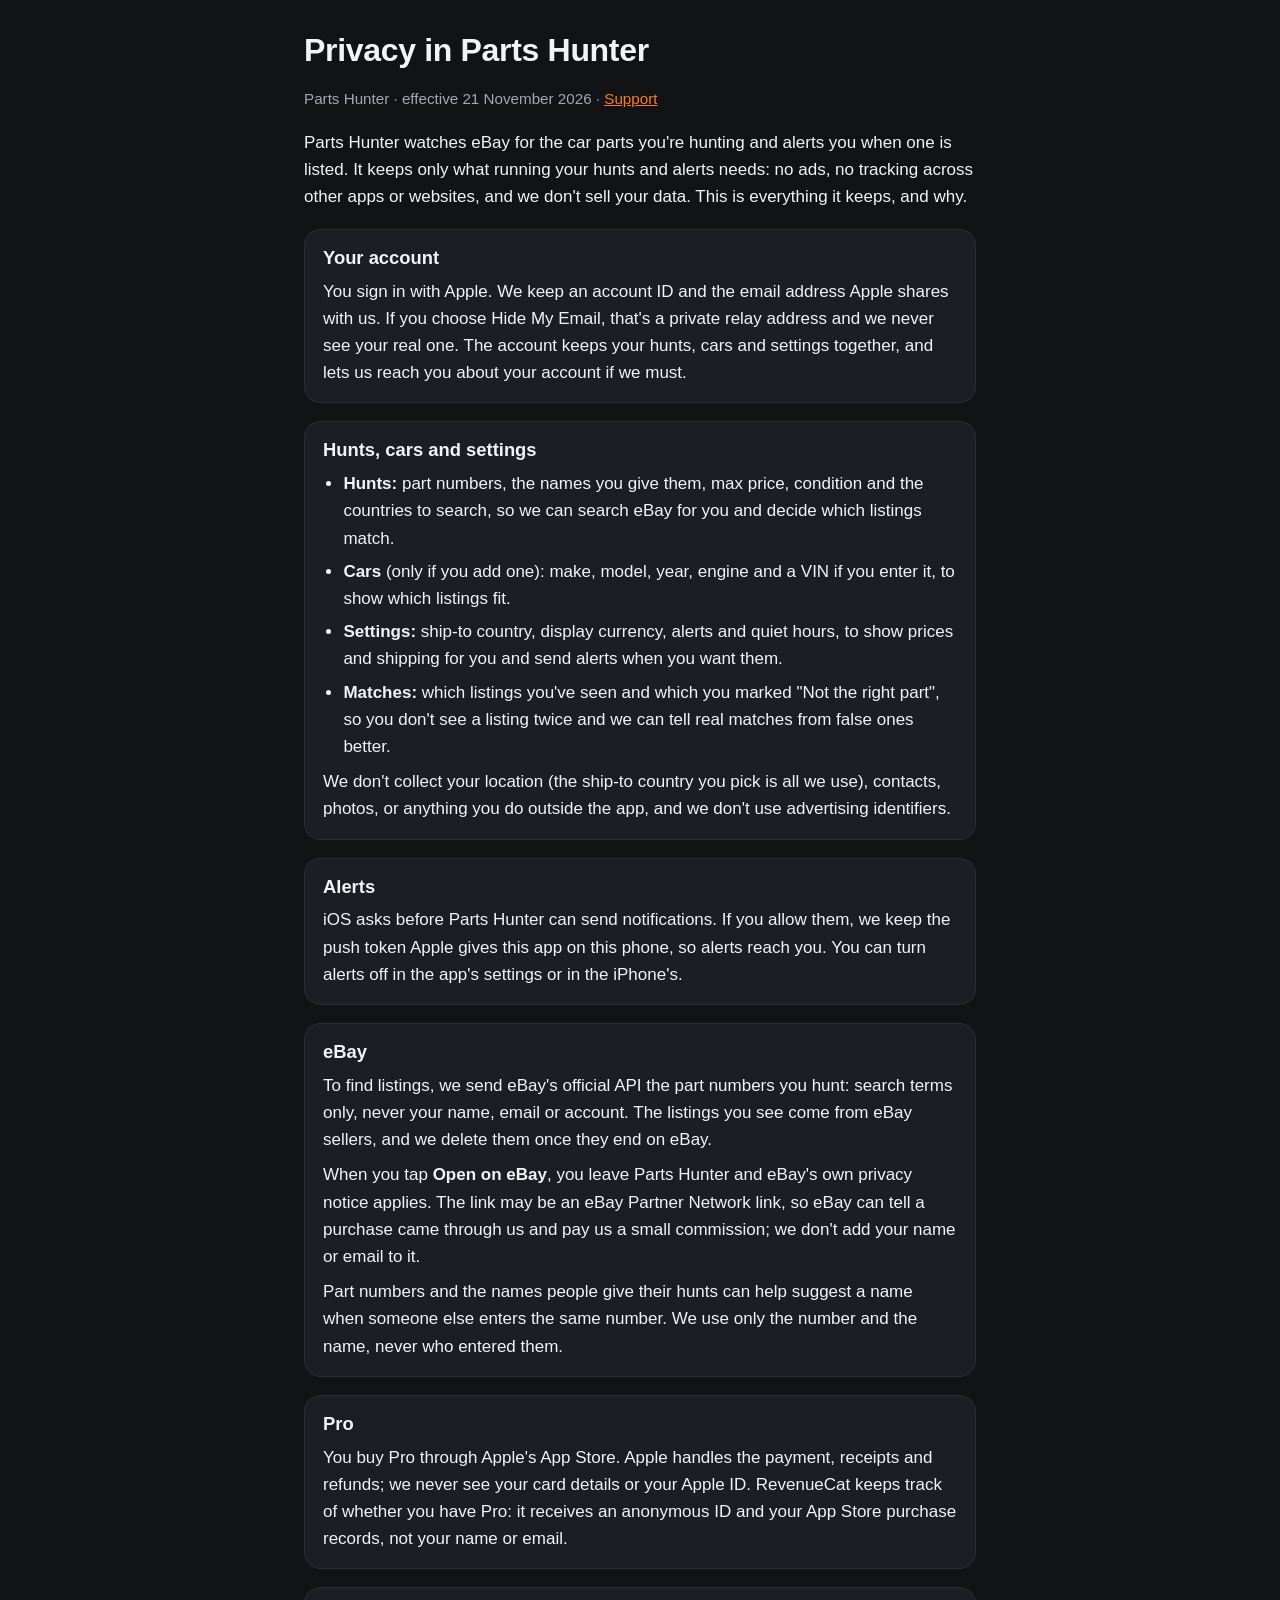
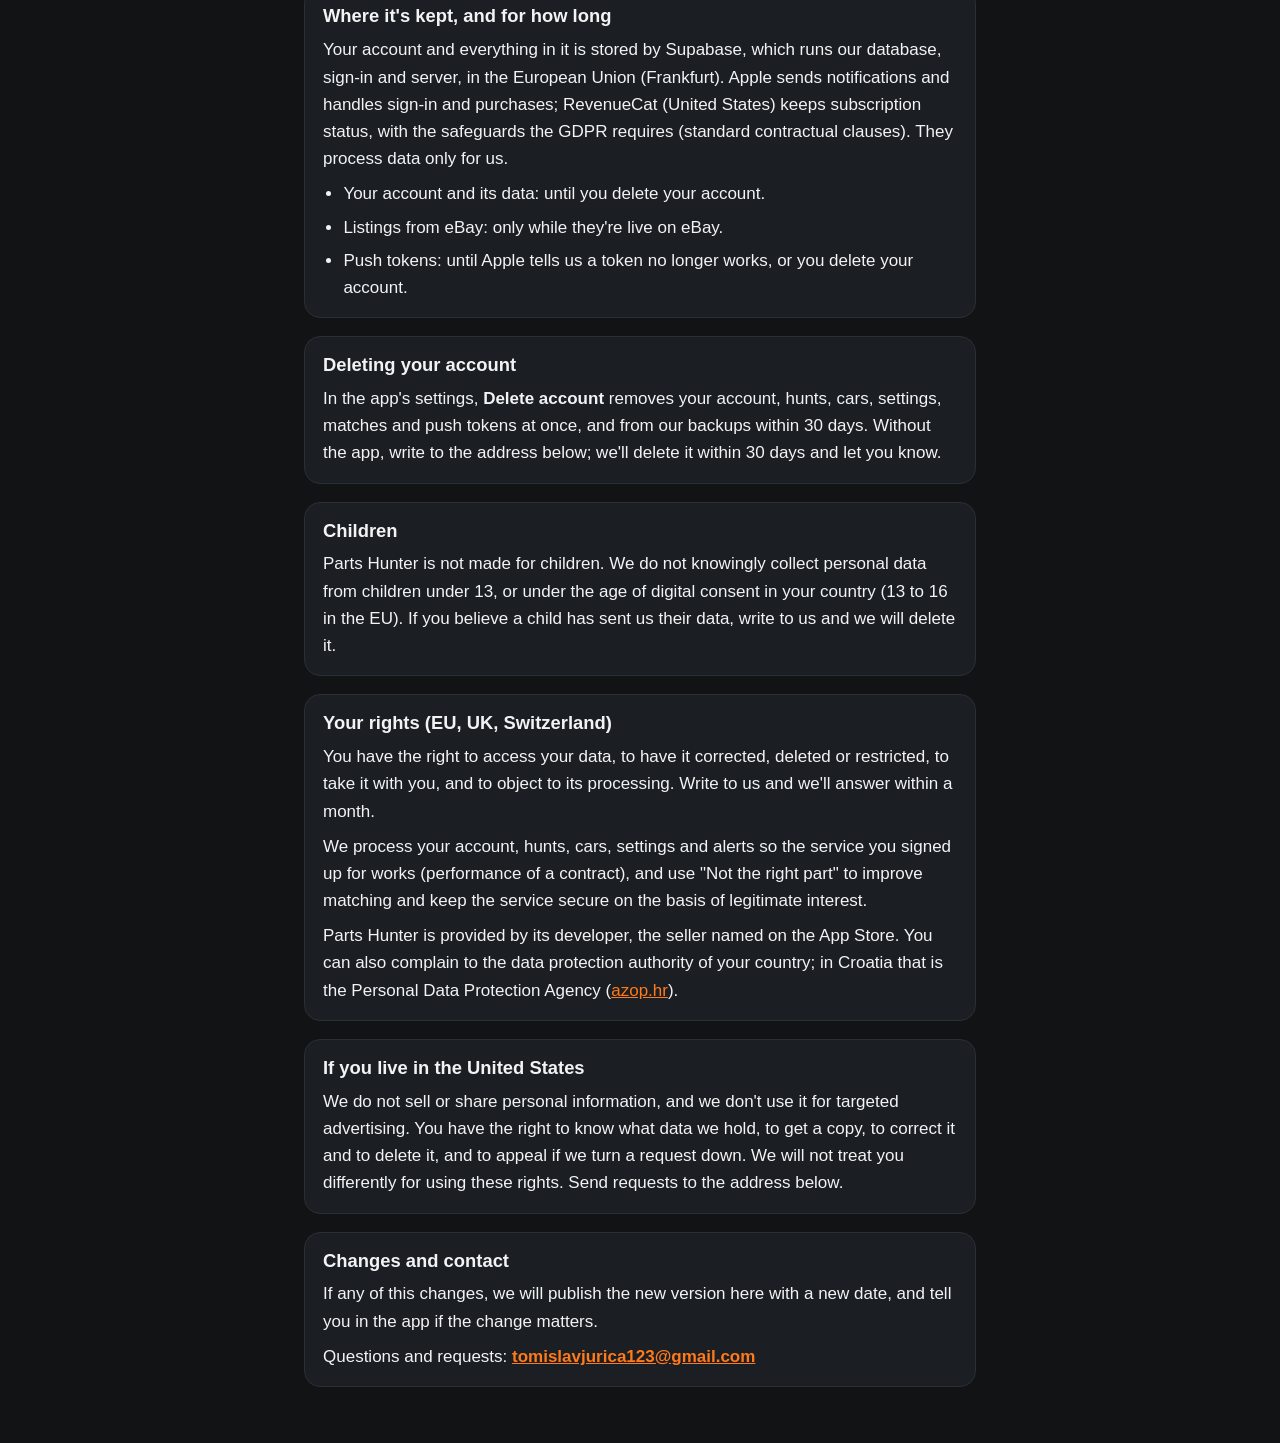
==== privacy/index.html @ 8ab60398 "Publish Parts Hunter's support and privacy pages" ====
<!doctype html>
<html lang="en">
<head>
<meta charset="utf-8">
<meta name="viewport" content="width=device-width,initial-scale=1">
<title>Parts Hunter – privacy</title>
<meta name="description" content="What Parts Hunter keeps, and why.">
<link rel="icon" href="../icon.png">
<link rel="stylesheet" href="../style.css">
</head>
<body>
<main>
  <h1>Privacy in Parts Hunter</h1>
  <p class="soft">Parts Hunter · effective 21 November 2026 · <a href="../">Support</a></p>
  <p>Parts Hunter watches eBay for the car parts you're hunting and alerts you when one is listed. It keeps only what running your hunts and alerts needs: no ads, no tracking across other apps or websites, and we don't sell your data. This is everything it keeps, and why.</p>

  <div class="card">
    <h2>Your account</h2>
    <p>You sign in with Apple. We keep an account ID and the email address Apple shares with us. If you choose Hide My Email, that's a private relay address and we never see your real one. The account keeps your hunts, cars and settings together, and lets us reach you about your account if we must.</p>
  </div>

  <div class="card">
    <h2>Hunts, cars and settings</h2>
    <ul>
      <li><strong>Hunts:</strong> part numbers, the names you give them, max price, condition and the countries to search, so we can search eBay for you and decide which listings match.</li>
      <li><strong>Cars</strong> (only if you add one): make, model, year, engine and a VIN if you enter it, to show which listings fit.</li>
      <li><strong>Settings:</strong> ship-to country, display currency, alerts and quiet hours, to show prices and shipping for you and send alerts when you want them.</li>
      <li><strong>Matches:</strong> which listings you've seen and which you marked "Not the right part", so you don't see a listing twice and we can tell real matches from false ones better.</li>
    </ul>
    <p>We don't collect your location (the ship-to country you pick is all we use), contacts, photos, or anything you do outside the app, and we don't use advertising identifiers.</p>
  </div>

  <div class="card">
    <h2>Alerts</h2>
    <p>iOS asks before Parts Hunter can send notifications. If you allow them, we keep the push token Apple gives this app on this phone, so alerts reach you. You can turn alerts off in the app's settings or in the iPhone's.</p>
  </div>

  <div class="card">
    <h2>eBay</h2>
    <p>To find listings, we send eBay's official API the part numbers you hunt: search terms only, never your name, email or account. The listings you see come from eBay sellers, and we delete them once they end on eBay.</p>
    <p>When you tap <strong>Open on eBay</strong>, you leave Parts Hunter and eBay's own privacy notice applies. The link may be an eBay Partner Network link, so eBay can tell a purchase came through us and pay us a small commission; we don't add your name or email to it.</p>
    <p>Part numbers and the names people give their hunts can help suggest a name when someone else enters the same number. We use only the number and the name, never who entered them.</p>
  </div>

  <div class="card">
    <h2>Pro</h2>
    <p>You buy Pro through Apple's App Store. Apple handles the payment, receipts and refunds; we never see your card details or your Apple ID. RevenueCat keeps track of whether you have Pro: it receives an anonymous ID and your App Store purchase records, not your name or email.</p>
  </div>

  <div class="card">
    <h2>Where it's kept, and for how long</h2>
    <p>Your account and everything in it is stored by Supabase, which runs our database, sign-in and server, in the European Union (Frankfurt). Apple sends notifications and handles sign-in and purchases; RevenueCat (United States) keeps subscription status, with the safeguards the GDPR requires (standard contractual clauses). They process data only for us.</p>
    <ul>
      <li>Your account and its data: until you delete your account.</li>
      <li>Listings from eBay: only while they're live on eBay.</li>
      <li>Push tokens: until Apple tells us a token no longer works, or you delete your account.</li>
    </ul>
  </div>

  <div class="card">
    <h2>Deleting your account</h2>
    <p>In the app's settings, <strong>Delete account</strong> removes your account, hunts, cars, settings, matches and push tokens at once, and from our backups within 30 days. Without the app, write to the address below; we'll delete it within 30 days and let you know.</p>
  </div>

  <div class="card">
    <h2>Children</h2>
    <p>Parts Hunter is not made for children. We do not knowingly collect personal data from children under 13, or under the age of digital consent in your country (13 to 16 in the EU). If you believe a child has sent us their data, write to us and we will delete it.</p>
  </div>

  <div class="card">
    <h2>Your rights (EU, UK, Switzerland)</h2>
    <p>You have the right to access your data, to have it corrected, deleted or restricted, to take it with you, and to object to its processing. Write to us and we'll answer within a month.</p>
    <p>We process your account, hunts, cars, settings and alerts so the service you signed up for works (performance of a contract), and use "Not the right part" to improve matching and keep the service secure on the basis of legitimate interest.</p>
    <p>Parts Hunter is provided by its developer, the seller named on the App Store. You can also complain to the data protection authority of your country; in Croatia that is the Personal Data Protection Agency (<a href="https://azop.hr">azop.hr</a>).</p>
  </div>

  <div class="card">
    <h2>If you live in the United States</h2>
    <p>We do not sell or share personal information, and we don't use it for targeted advertising. You have the right to know what data we hold, to get a copy, to correct it and to delete it, and to appeal if we turn a request down. We will not treat you differently for using these rights. Send requests to the address below.</p>
  </div>

  <div class="card">
    <h2>Changes and contact</h2>
    <p>If any of this changes, we will publish the new version here with a new date, and tell you in the app if the change matters.</p>
    <p>Questions and requests: <a class="mail" href="mailto:tomislavjurica123@gmail.com?subject=Parts%20Hunter%20privacy">tomislavjurica123@gmail.com</a></p>
  </div>
</main>
</body>
</html>
---- style.css ----
/* Parts Hunter's public pages: the app's own colours (ios/.../DesignSystem.swift), dark like the app.
   System fonts only, so no font service learns who reads the privacy policy. */
:root { color-scheme: dark; --bg: #111315; --card: #1B1E22; --rule: #2A2F36; --fg: #F2F3F5; --soft: #A3A9B3; --accent: #FF7A1A; }
* { box-sizing: border-box; }
body { margin: 0; background: var(--bg); color: var(--fg); font: 17px/1.6 -apple-system, BlinkMacSystemFont, "Segoe UI", Roboto, sans-serif; padding: 32px 16px 56px; }
main { max-width: 42rem; margin: 0 auto; display: grid; gap: 18px; }
header { display: flex; align-items: center; gap: 14px; }
header img { width: 64px; height: 64px; border-radius: 15px; flex: none; }
h1 { font-size: 2rem; line-height: 1.15; letter-spacing: -0.01em; margin: 0; }
h2 { font-size: 1.15rem; line-height: 1.3; margin: 0; }
p, li { margin: 0; }
p, li, h1, h2 { overflow-wrap: break-word; }
ul { margin: 0; padding-left: 1.2em; display: grid; gap: 6px; }
.soft { color: var(--soft); font-size: 0.95rem; }
.card { background: var(--card); border: 1px solid var(--rule); border-radius: 16px; padding: 16px 18px; display: grid; gap: 8px; }
a { color: var(--accent); }
.mail { font-weight: 600; overflow-wrap: anywhere; }
footer { color: var(--soft); font-size: 0.9rem; }
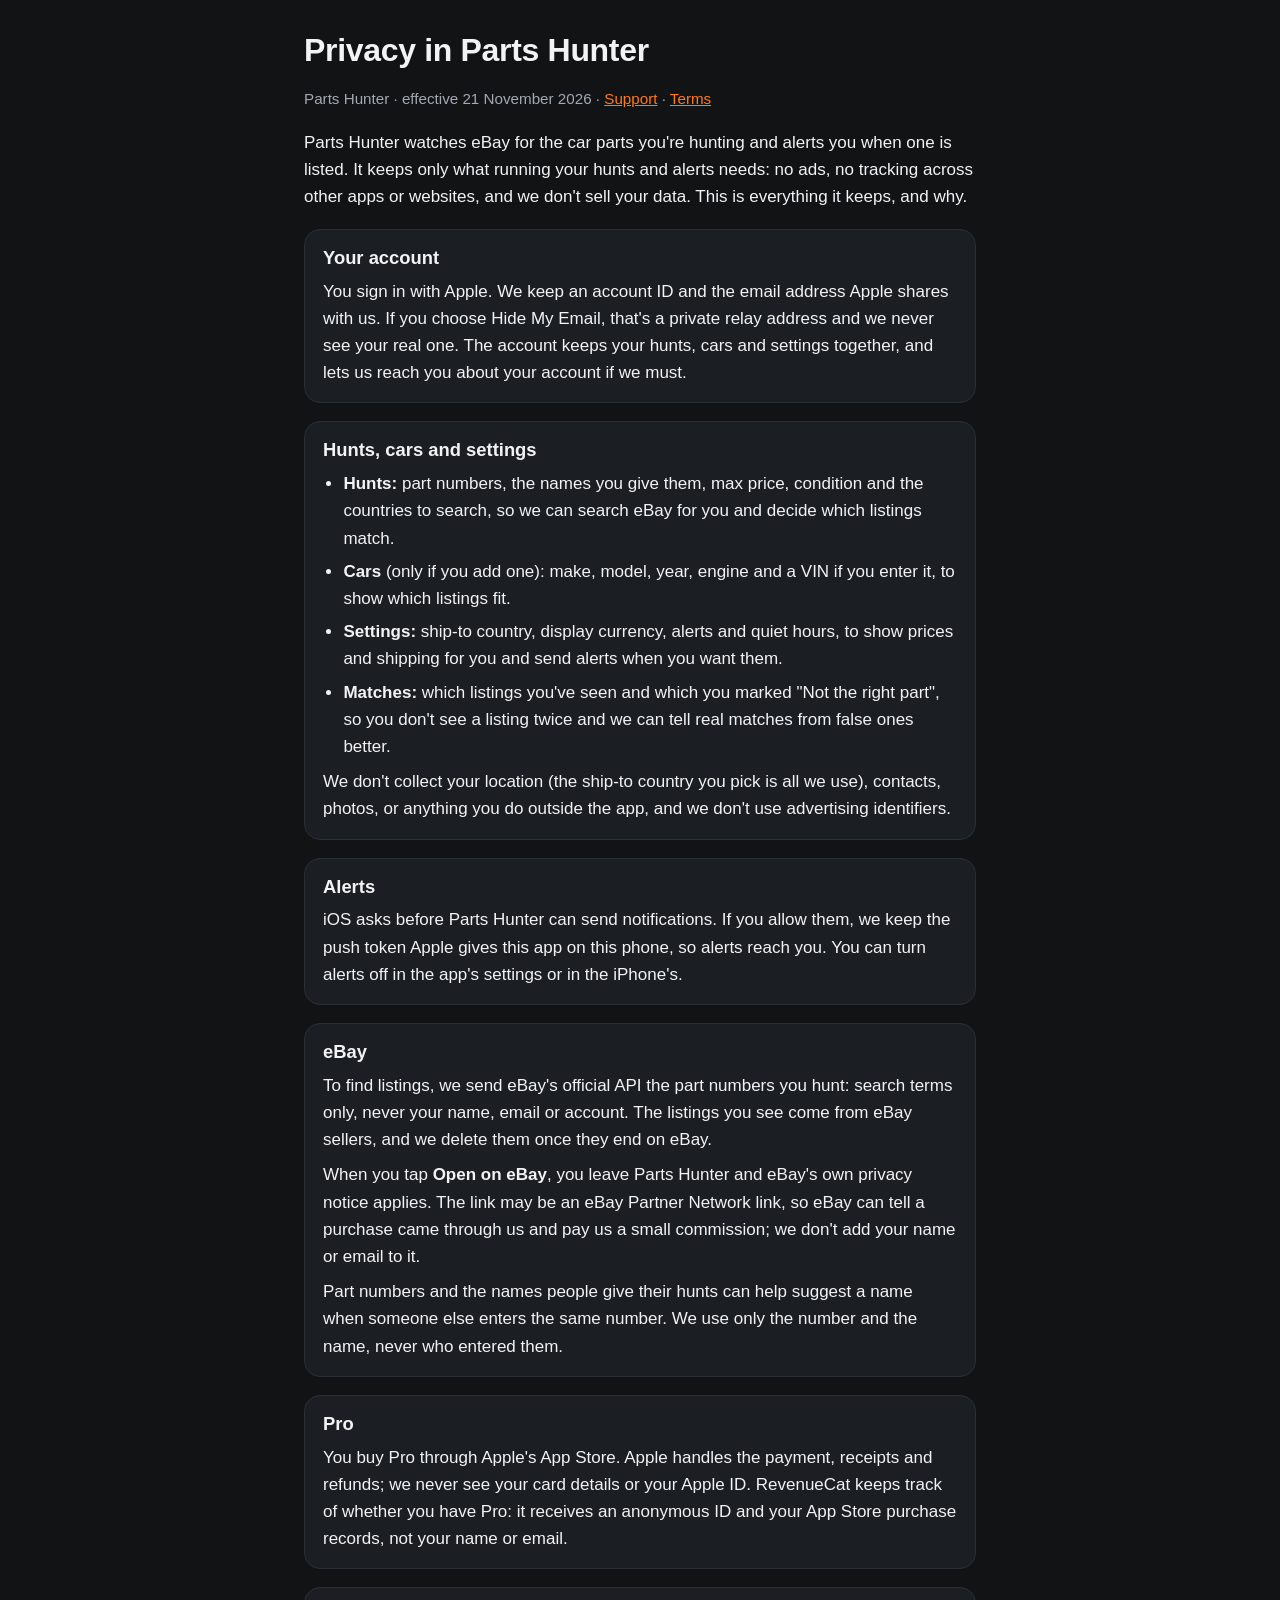
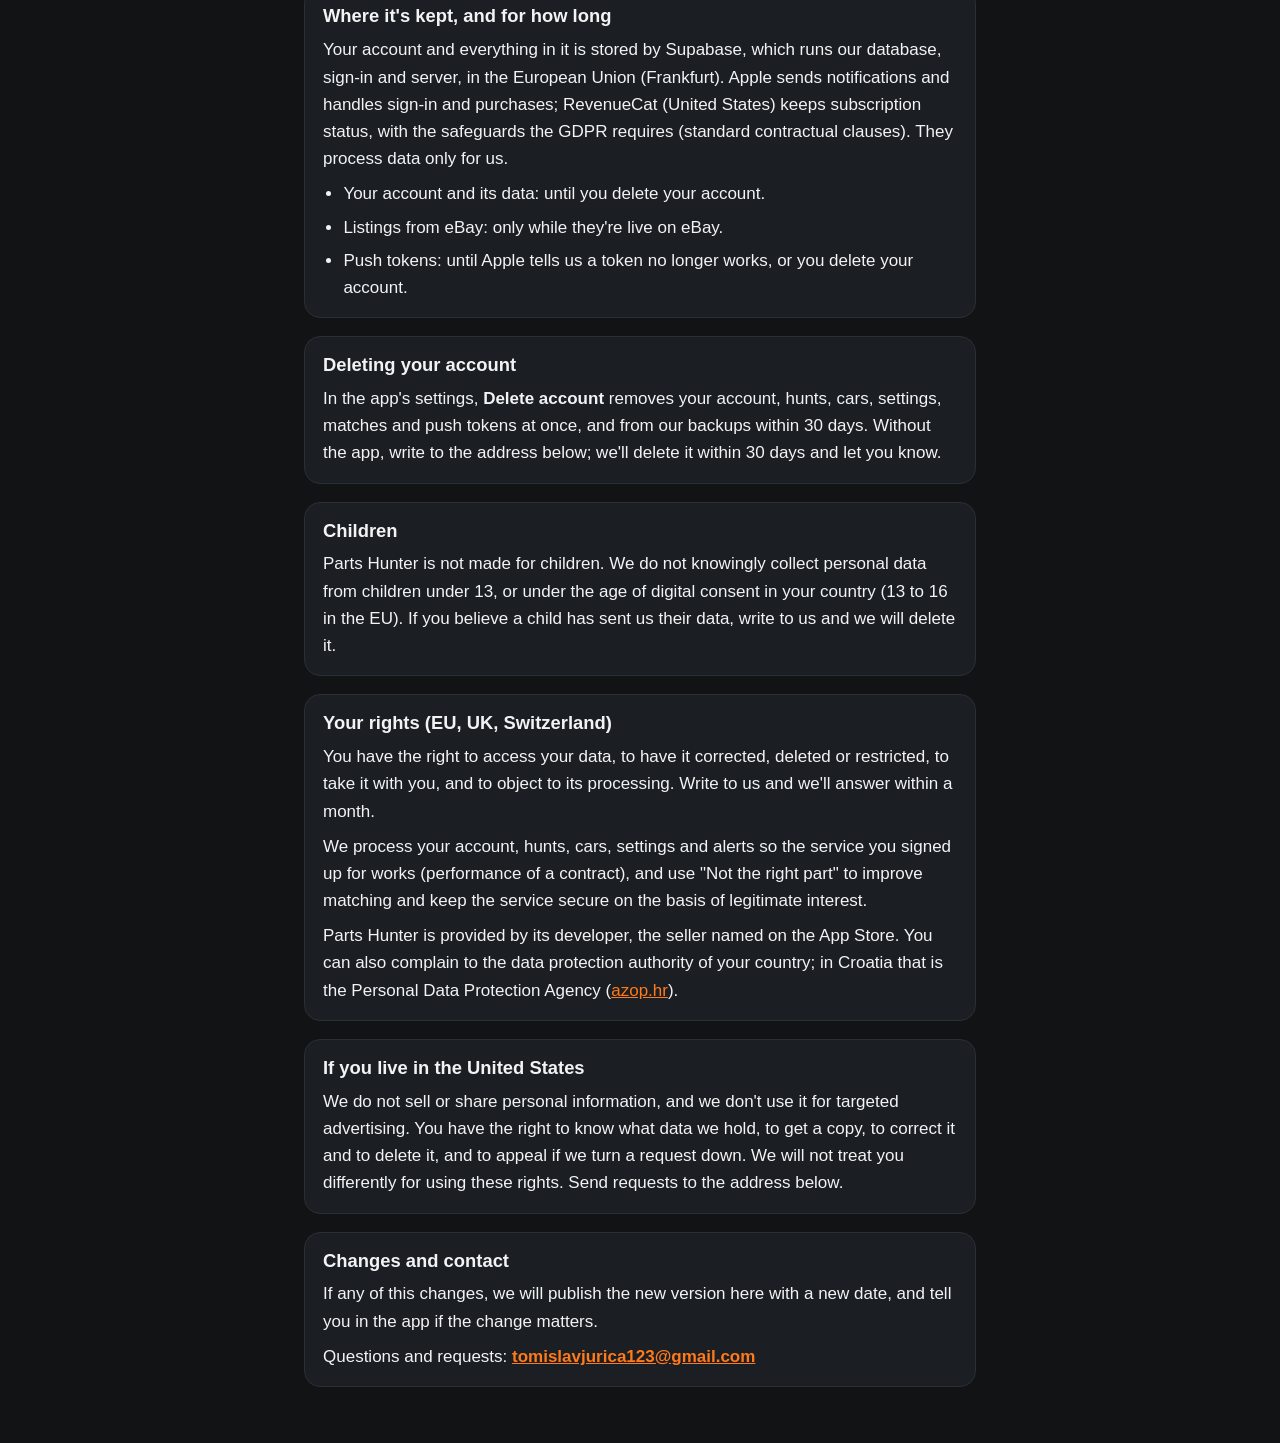
==== commit 58144660: "Add the terms of use Co-Authored-By: Claude Opus 5.5 <noreply@anthropic.com>" ====
--- a/privacy/index.html
+++ b/privacy/index.html
@@ -11,7 +11,7 @@
 <body>
 <main>
   <h1>Privacy in Parts Hunter</h1>
-  <p class="soft">Parts Hunter · effective 21 November 2026 · <a href="../">Support</a></p>
+  <p class="soft">Parts Hunter · effective 21 November 2026 · <a href="../">Support</a> · <a href="../terms/">Terms</a></p>
   <p>Parts Hunter watches eBay for the car parts you're hunting and alerts you when one is listed. It keeps only what running your hunts and alerts needs: no ads, no tracking across other apps or websites, and we don't sell your data. This is everything it keeps, and why.</p>
 
   <div class="card">
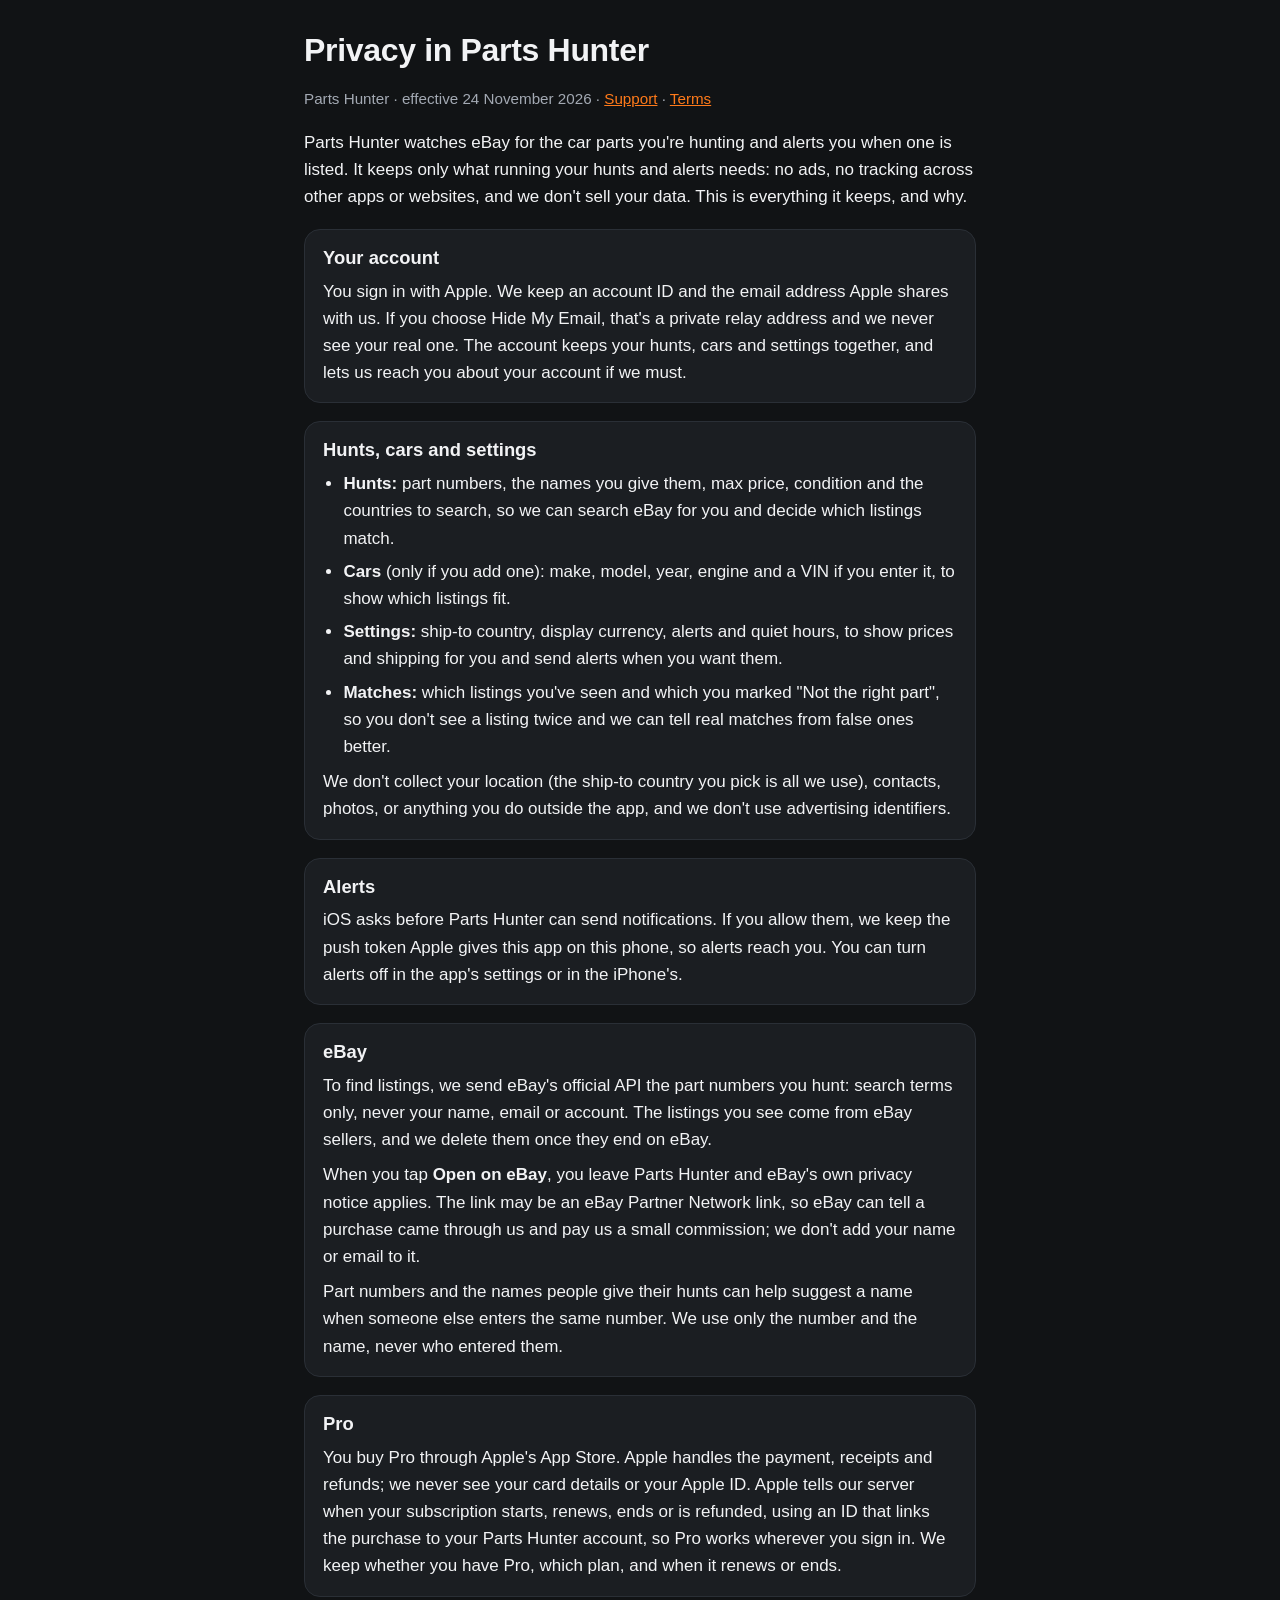
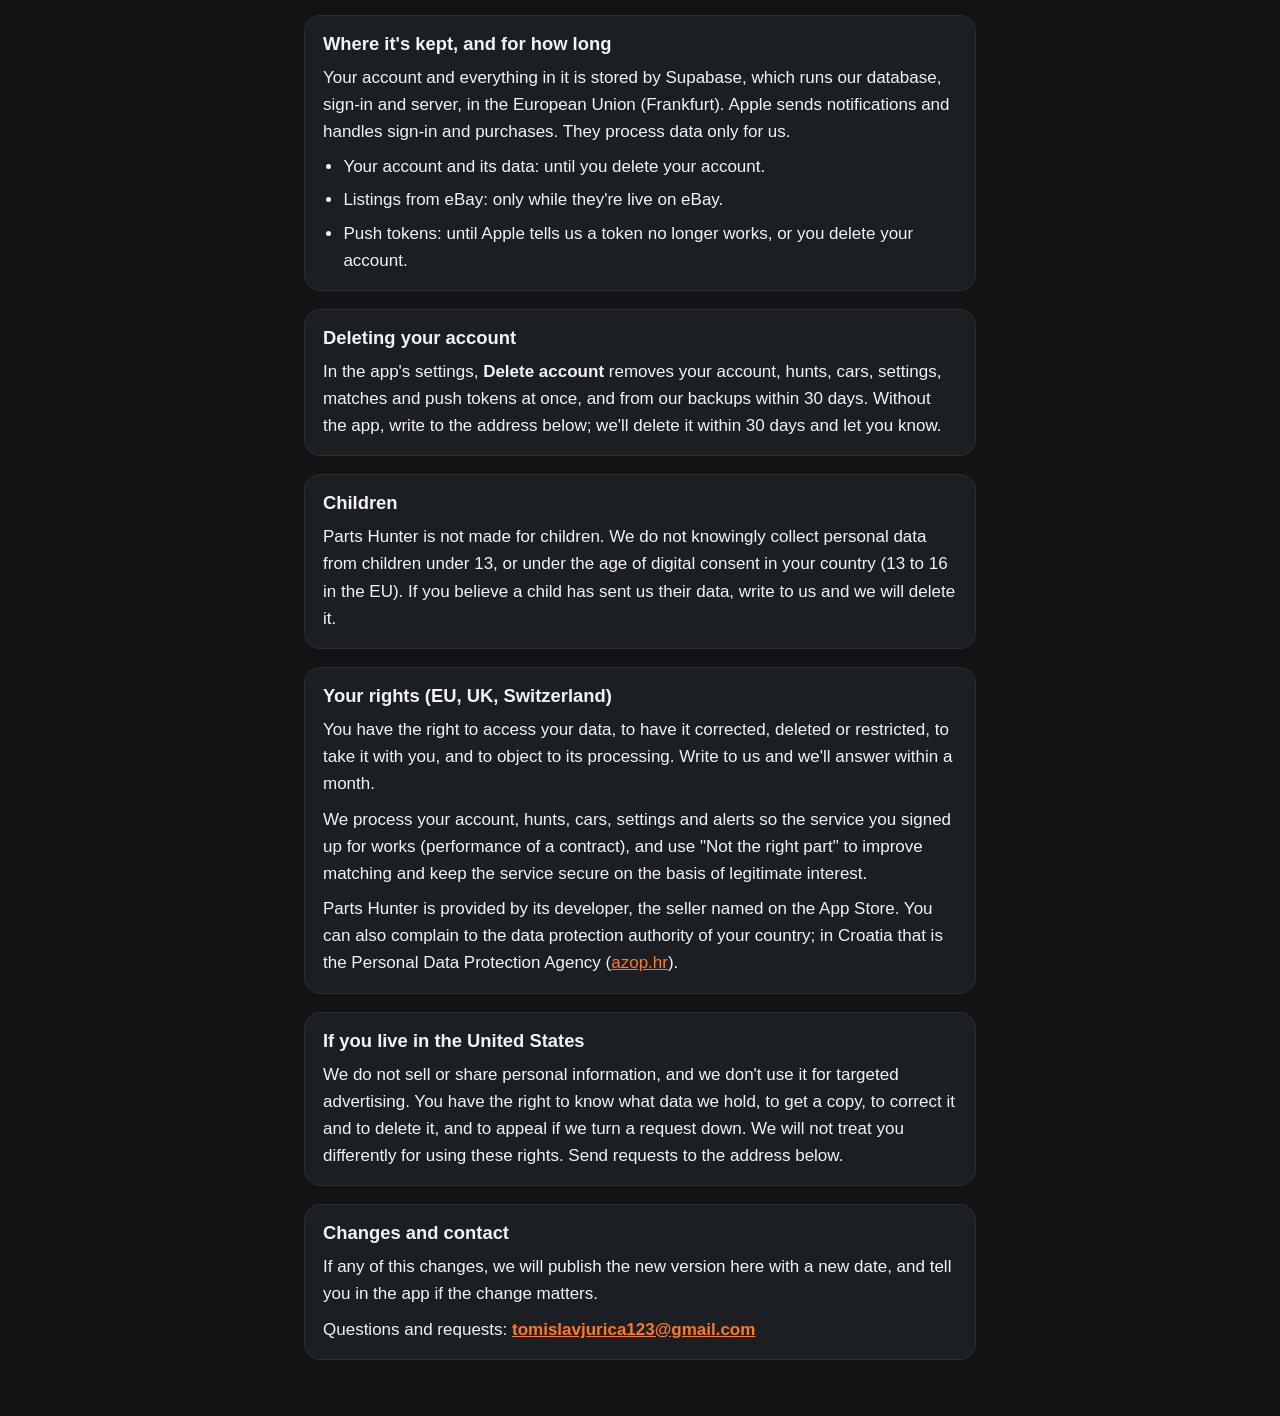
==== commit 8b8c880d: "Update the privacy policy: Pro is checked with Apple directly RevenueCat is no longer used, so it is" ====
--- a/privacy/index.html
+++ b/privacy/index.html
@@ -11,7 +11,7 @@
 <body>
 <main>
   <h1>Privacy in Parts Hunter</h1>
-  <p class="soft">Parts Hunter · effective 21 November 2026 · <a href="../">Support</a> · <a href="../terms/">Terms</a></p>
+  <p class="soft">Parts Hunter · effective 24 November 2026 · <a href="../">Support</a> · <a href="../terms/">Terms</a></p>
   <p>Parts Hunter watches eBay for the car parts you're hunting and alerts you when one is listed. It keeps only what running your hunts and alerts needs: no ads, no tracking across other apps or websites, and we don't sell your data. This is everything it keeps, and why.</p>
 
   <div class="card">
@@ -44,12 +44,12 @@
 
   <div class="card">
     <h2>Pro</h2>
-    <p>You buy Pro through Apple's App Store. Apple handles the payment, receipts and refunds; we never see your card details or your Apple ID. RevenueCat keeps track of whether you have Pro: it receives an anonymous ID and your App Store purchase records, not your name or email.</p>
+    <p>You buy Pro through Apple's App Store. Apple handles the payment, receipts and refunds; we never see your card details or your Apple ID. Apple tells our server when your subscription starts, renews, ends or is refunded, using an ID that links the purchase to your Parts Hunter account, so Pro works wherever you sign in. We keep whether you have Pro, which plan, and when it renews or ends.</p>
   </div>
 
   <div class="card">
     <h2>Where it's kept, and for how long</h2>
-    <p>Your account and everything in it is stored by Supabase, which runs our database, sign-in and server, in the European Union (Frankfurt). Apple sends notifications and handles sign-in and purchases; RevenueCat (United States) keeps subscription status, with the safeguards the GDPR requires (standard contractual clauses). They process data only for us.</p>
+    <p>Your account and everything in it is stored by Supabase, which runs our database, sign-in and server, in the European Union (Frankfurt). Apple sends notifications and handles sign-in and purchases. They process data only for us.</p>
     <ul>
       <li>Your account and its data: until you delete your account.</li>
       <li>Listings from eBay: only while they're live on eBay.</li>
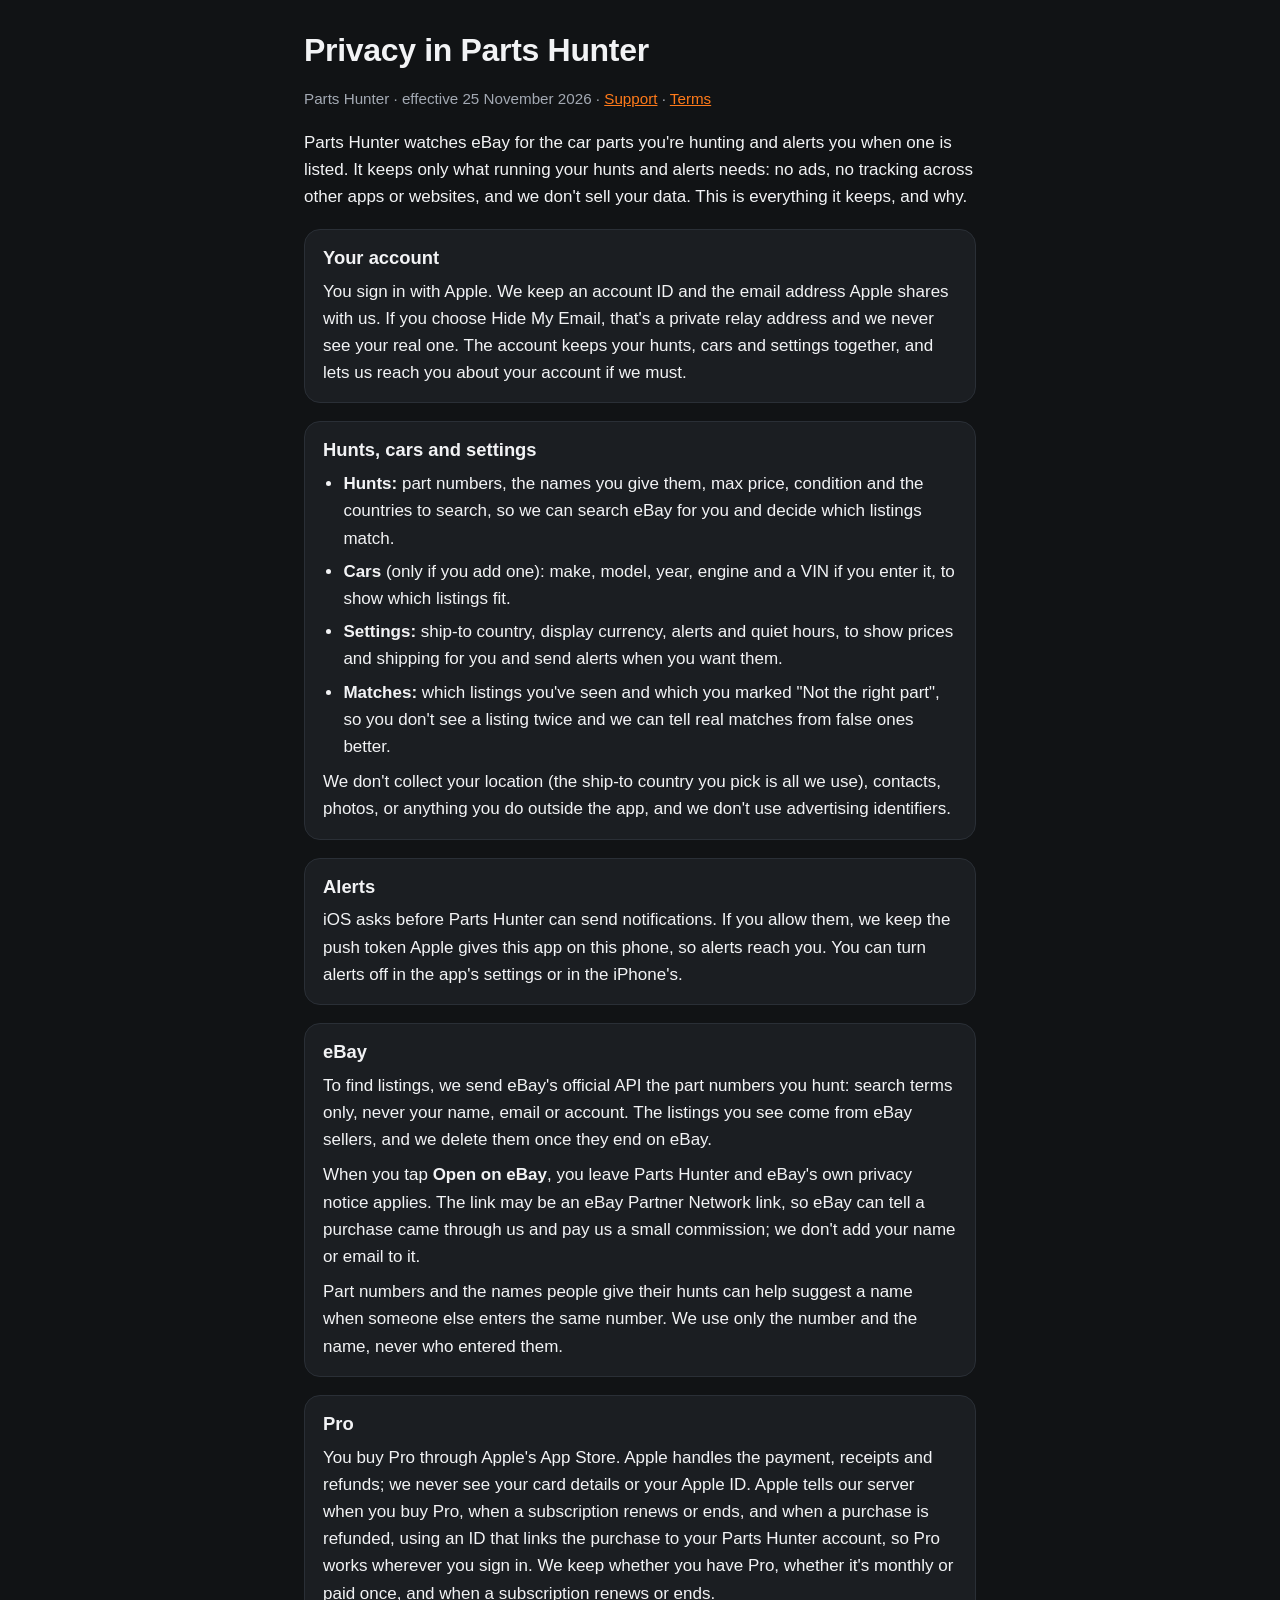
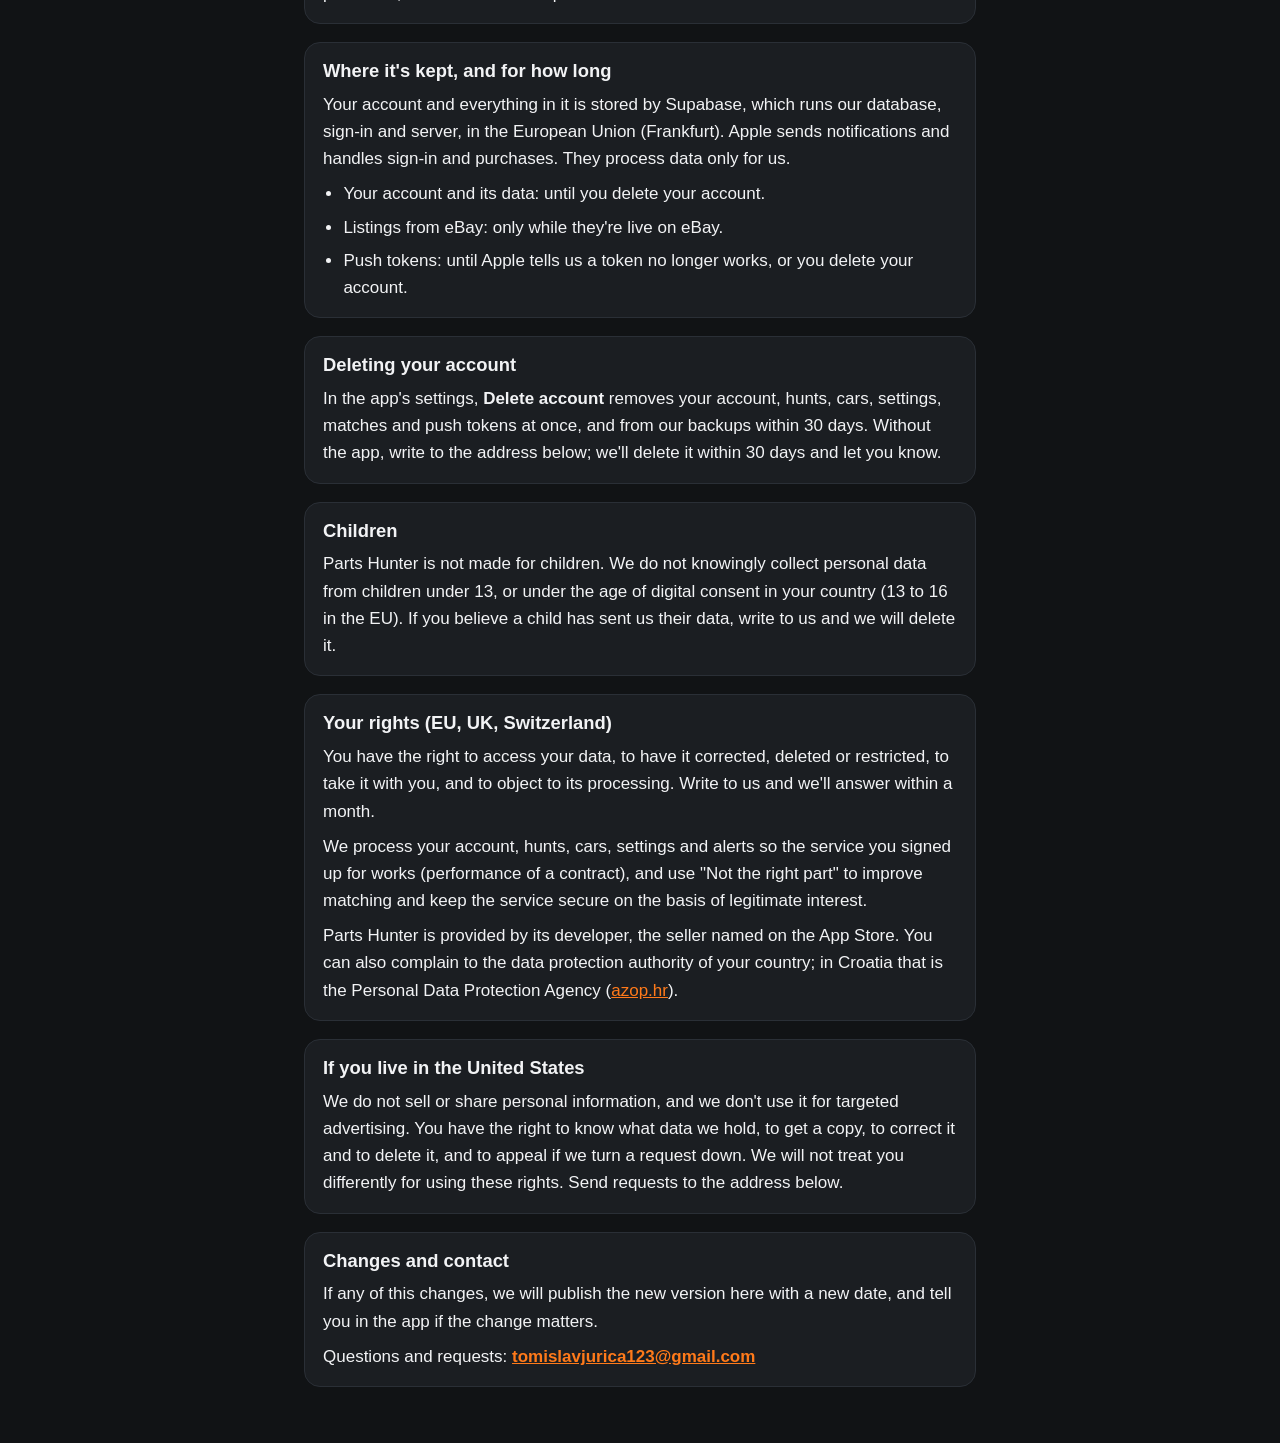
==== commit ce0bc130: "Pro monthly or paid once: update the support, privacy and terms pages" ====
--- a/privacy/index.html
+++ b/privacy/index.html
@@ -11,7 +11,7 @@
 <body>
 <main>
   <h1>Privacy in Parts Hunter</h1>
-  <p class="soft">Parts Hunter · effective 24 November 2026 · <a href="../">Support</a> · <a href="../terms/">Terms</a></p>
+  <p class="soft">Parts Hunter · effective 25 November 2026 · <a href="../">Support</a> · <a href="../terms/">Terms</a></p>
   <p>Parts Hunter watches eBay for the car parts you're hunting and alerts you when one is listed. It keeps only what running your hunts and alerts needs: no ads, no tracking across other apps or websites, and we don't sell your data. This is everything it keeps, and why.</p>
 
   <div class="card">
@@ -44,7 +44,7 @@
 
   <div class="card">
     <h2>Pro</h2>
-    <p>You buy Pro through Apple's App Store. Apple handles the payment, receipts and refunds; we never see your card details or your Apple ID. Apple tells our server when your subscription starts, renews, ends or is refunded, using an ID that links the purchase to your Parts Hunter account, so Pro works wherever you sign in. We keep whether you have Pro, which plan, and when it renews or ends.</p>
+    <p>You buy Pro through Apple's App Store. Apple handles the payment, receipts and refunds; we never see your card details or your Apple ID. Apple tells our server when you buy Pro, when a subscription renews or ends, and when a purchase is refunded, using an ID that links the purchase to your Parts Hunter account, so Pro works wherever you sign in. We keep whether you have Pro, whether it's monthly or paid once, and when a subscription renews or ends.</p>
   </div>
 
   <div class="card">
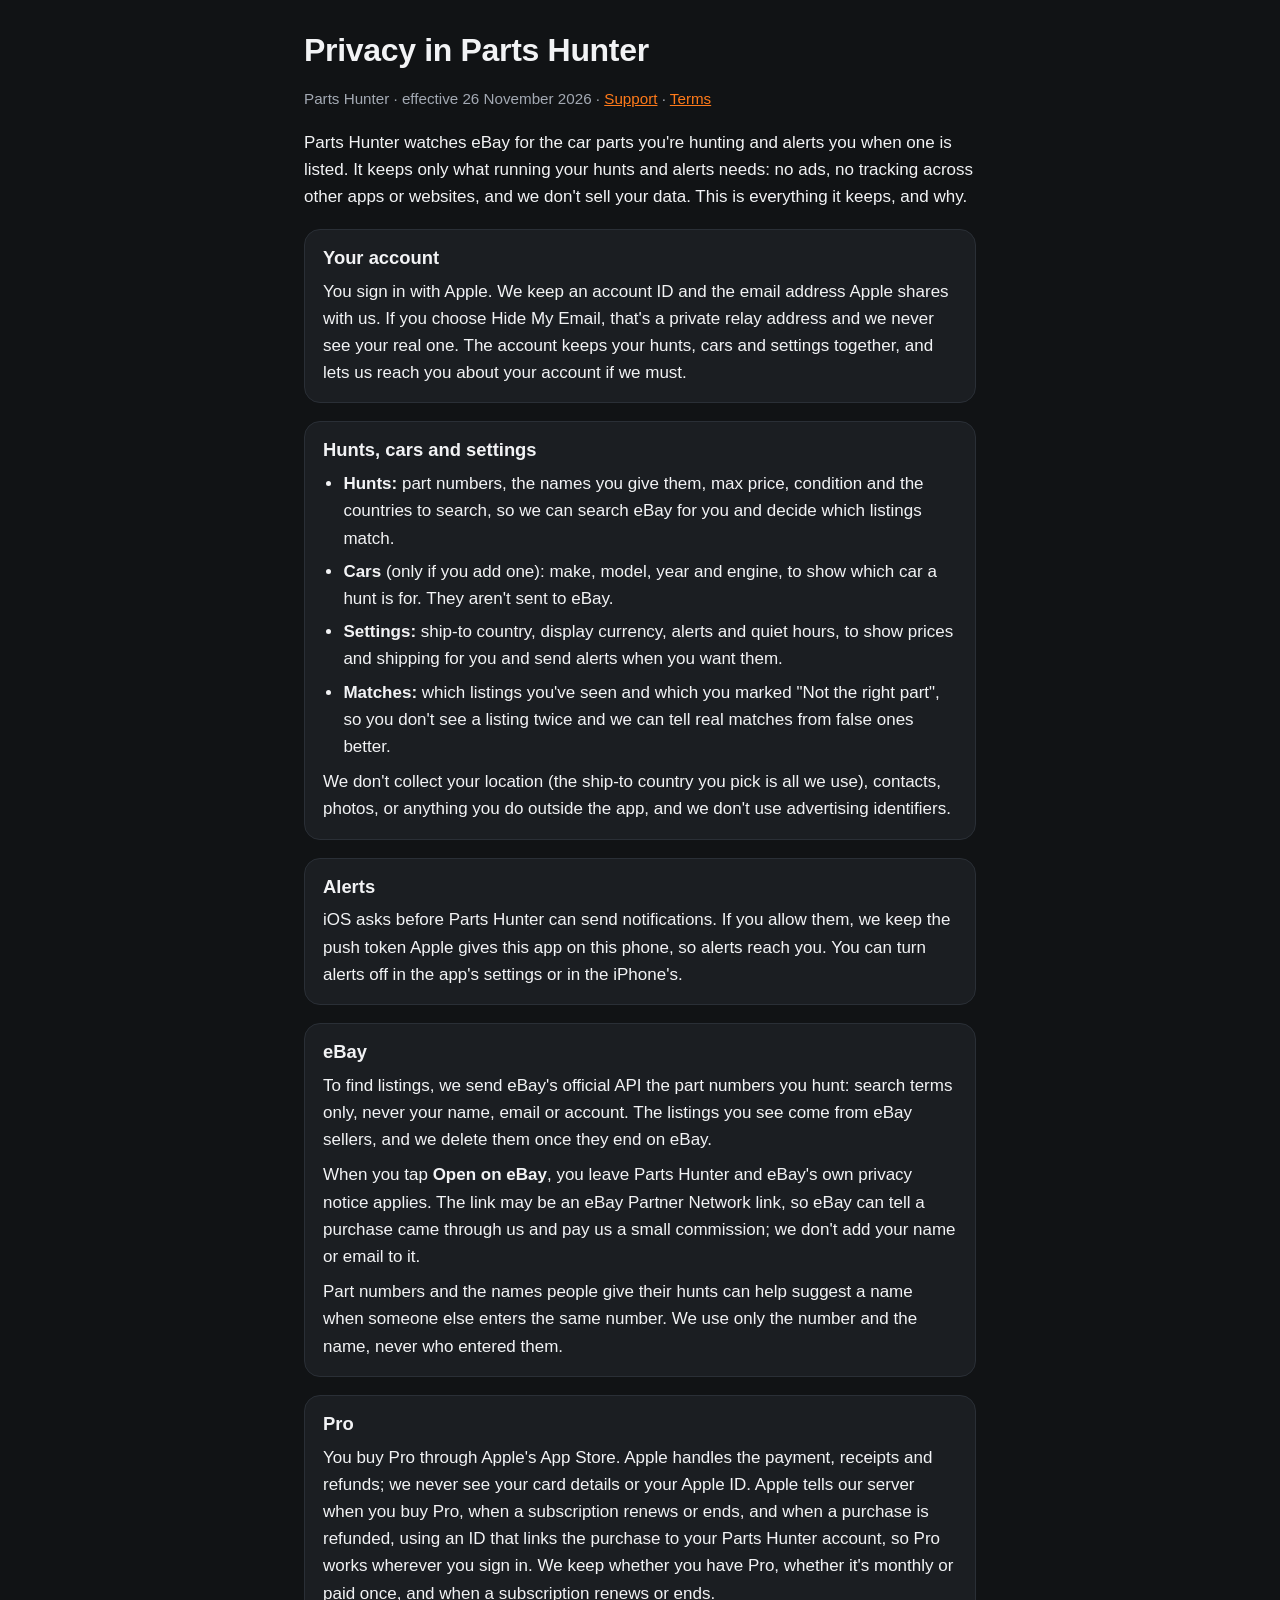
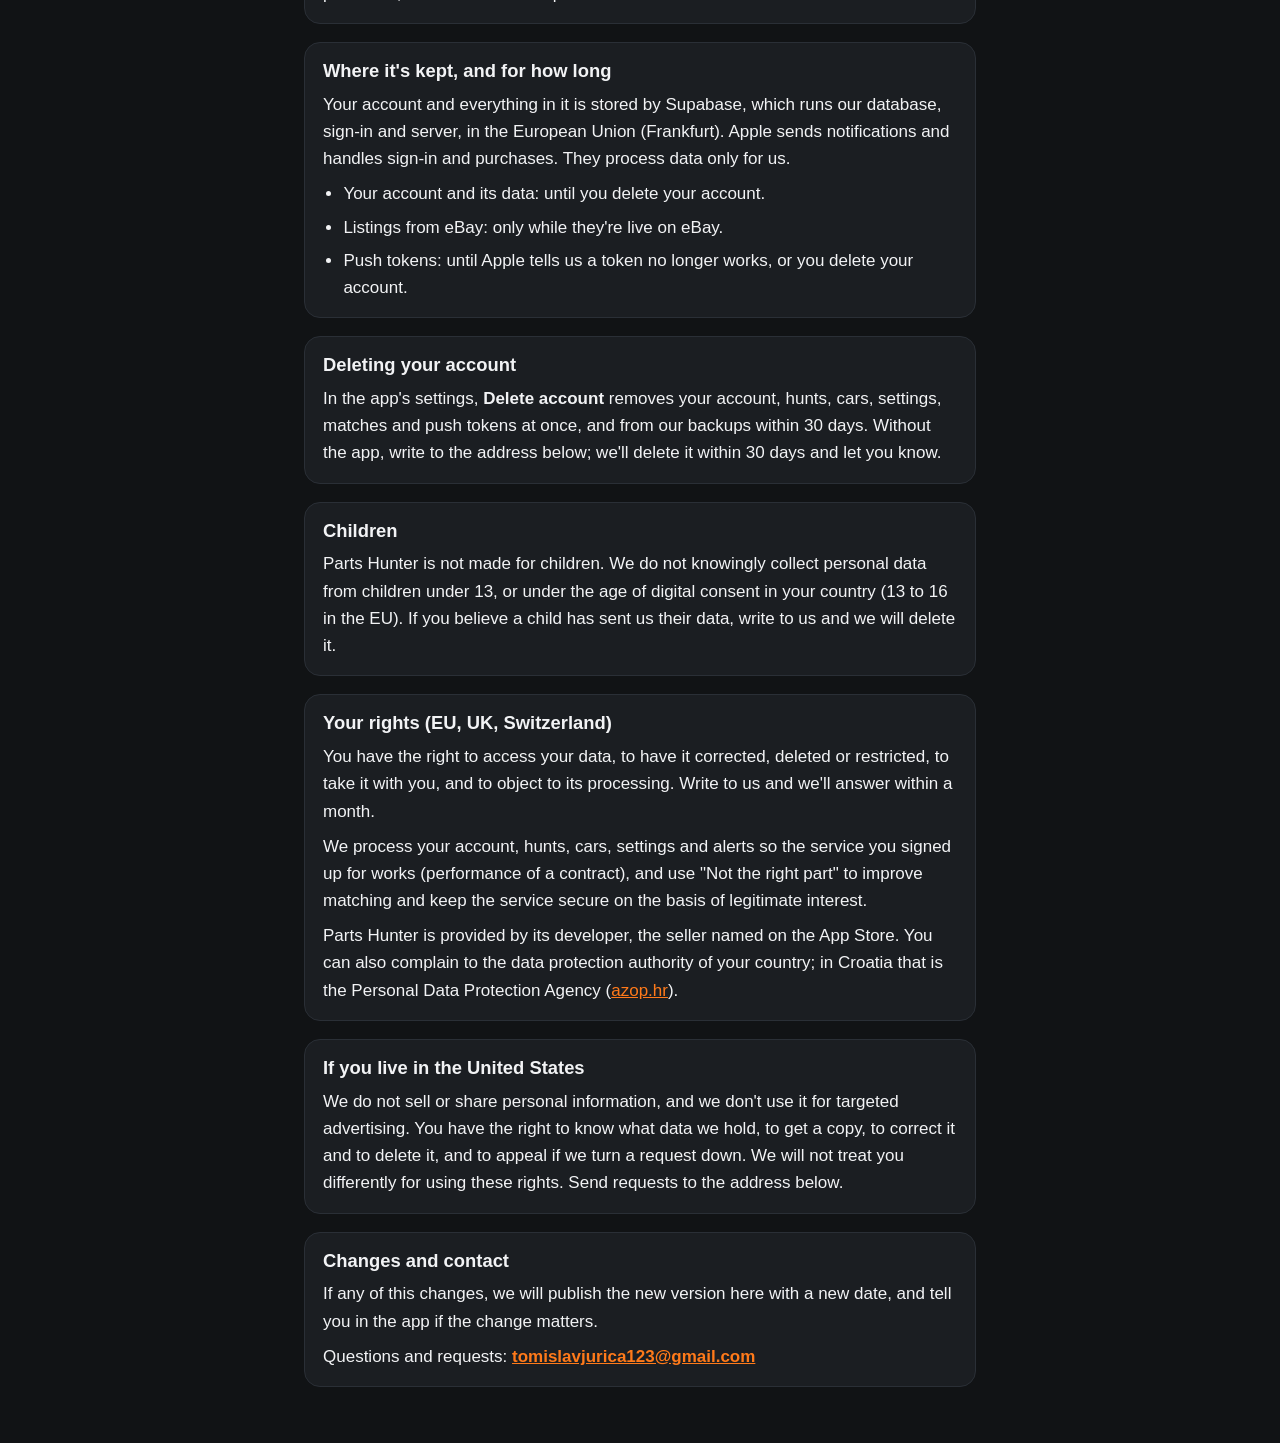
==== commit f85f4b60: "Privacy policy: cars show which car a hunt is for; no VIN" ====
--- a/privacy/index.html
+++ b/privacy/index.html
@@ -11,7 +11,7 @@
 <body>
 <main>
   <h1>Privacy in Parts Hunter</h1>
-  <p class="soft">Parts Hunter · effective 25 November 2026 · <a href="../">Support</a> · <a href="../terms/">Terms</a></p>
+  <p class="soft">Parts Hunter · effective 26 November 2026 · <a href="../">Support</a> · <a href="../terms/">Terms</a></p>
   <p>Parts Hunter watches eBay for the car parts you're hunting and alerts you when one is listed. It keeps only what running your hunts and alerts needs: no ads, no tracking across other apps or websites, and we don't sell your data. This is everything it keeps, and why.</p>
 
   <div class="card">
@@ -23,7 +23,7 @@
     <h2>Hunts, cars and settings</h2>
     <ul>
       <li><strong>Hunts:</strong> part numbers, the names you give them, max price, condition and the countries to search, so we can search eBay for you and decide which listings match.</li>
-      <li><strong>Cars</strong> (only if you add one): make, model, year, engine and a VIN if you enter it, to show which listings fit.</li>
+      <li><strong>Cars</strong> (only if you add one): make, model, year and engine, to show which car a hunt is for. They aren't sent to eBay.</li>
       <li><strong>Settings:</strong> ship-to country, display currency, alerts and quiet hours, to show prices and shipping for you and send alerts when you want them.</li>
       <li><strong>Matches:</strong> which listings you've seen and which you marked "Not the right part", so you don't see a listing twice and we can tell real matches from false ones better.</li>
     </ul>
